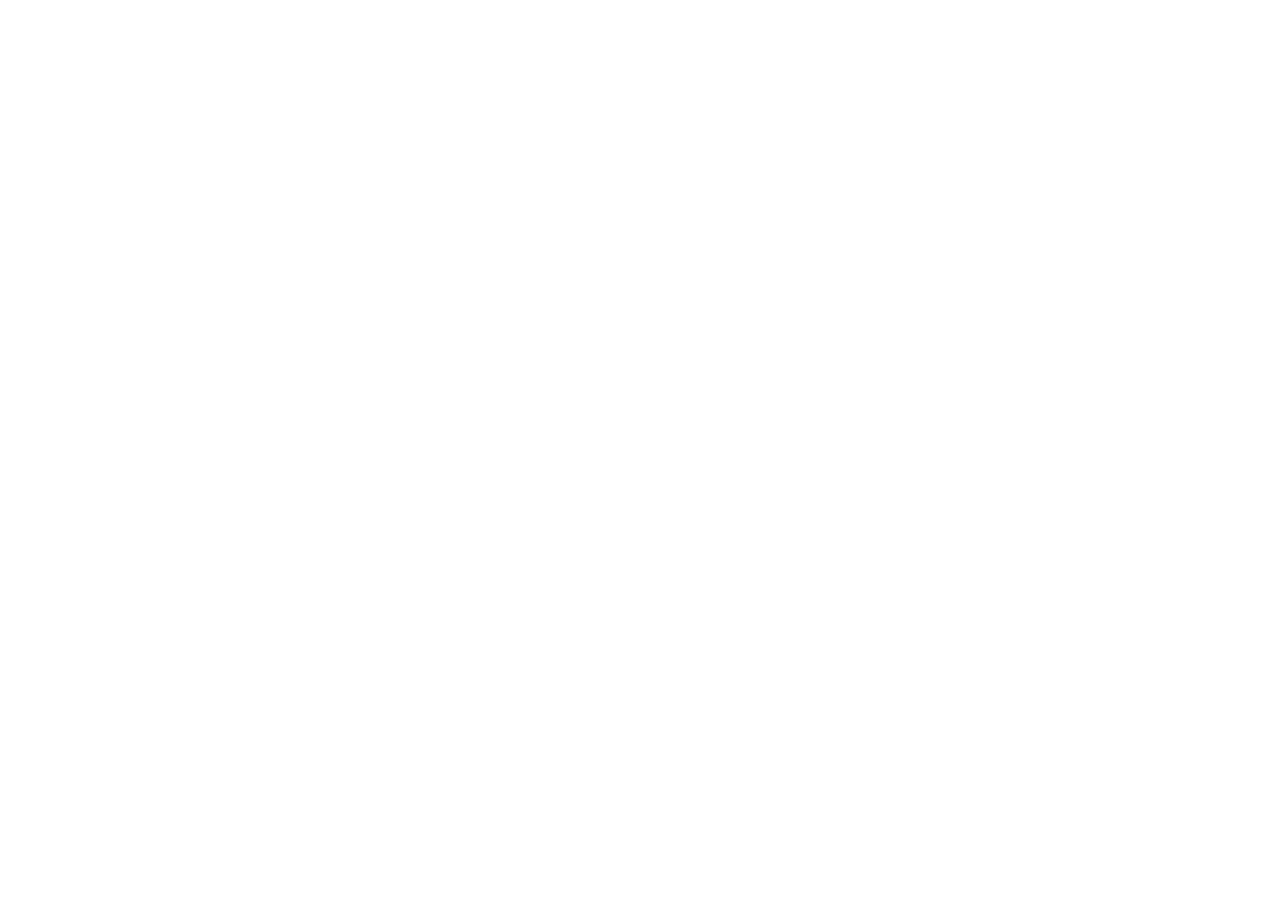
==== Day-1/index.html @ 5336b658 "Add files via upload" ====
<!DOCTYPE html>
<html lang="en">

<head>
    <meta charset="UTF-8">
    <meta http-equiv="X-UA-Compatible" content="IE=edge">
    <meta name="viewport" content="width=device-width, initial-scale=1.0">
	<link rel="stylesheet" href="style.css">
    <title>Day 1 - Card UI</title>
</head>

<body>
    <div class="main"></div>
</body>

</html>
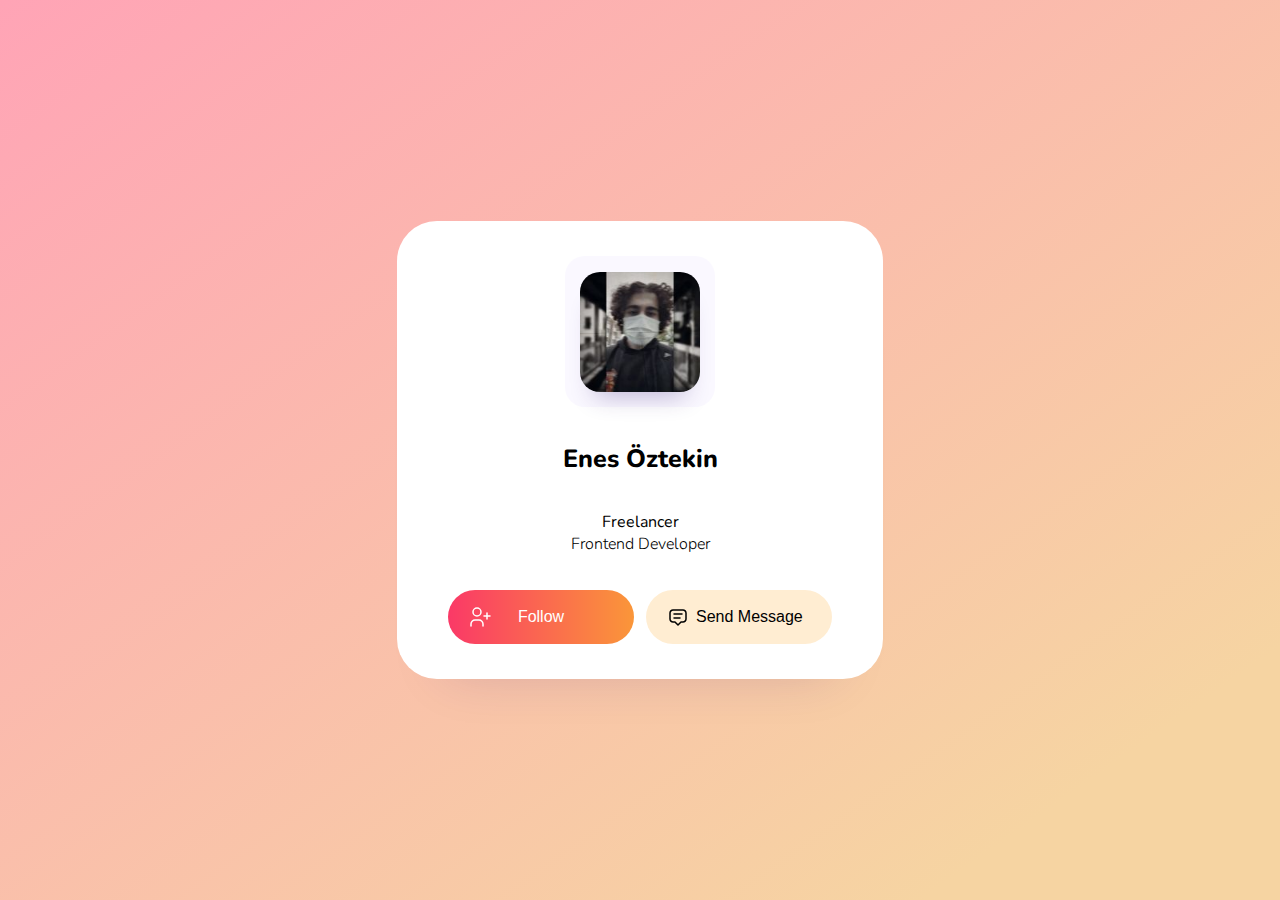
==== commit c064849f: "user profile ui" ====
--- a/Day-1/index.html
+++ b/Day-1/index.html
@@ -5,12 +5,26 @@
     <meta charset="UTF-8">
     <meta http-equiv="X-UA-Compatible" content="IE=edge">
     <meta name="viewport" content="width=device-width, initial-scale=1.0">
-	<link rel="stylesheet" href="style.css">
-    <title>Day 1 - Card UI</title>
+    <link rel="stylesheet" href="style.css">
+    <title>Day 1 - User Profile UI</title>
 </head>
 
 <body>
-    <div class="main"></div>
+    <div class="component">
+        <div class="profile-img">
+            <img src="./img/pp.jpg" alt="Profile Image">
+        </div>
+        <div class="fullname">Enes Öztekin</div>
+        <div class="title">
+            <p>
+                Freelancer <span>Frontend Developer</span>
+            </p>
+        </div>
+        <div class="buttons">
+            <button class="btn btn-follow">Follow</button>
+            <button class="btn btn-send-msg">Send Message</button>
+        </div>
+    </div>
 </body>
 
 </html>--- a/Day-1/style.css
+++ b/Day-1/style.css
@@ -0,0 +1,134 @@
+@import url("https://fonts.googleapis.com/css2?family=Nunito:wght@200;400;700;800&display=swap");
+
+*,
+*::after,
+*::before {
+  box-sizing: border-box;
+  margin: 0;
+  padding: 0;
+}
+
+body {
+  display: flex;
+  justify-content: center;
+  align-items: center;
+  height: 100vh;
+  background: linear-gradient(to bottom right, #ffa4b6, #f6d4a2 86%);
+  font-family: "Nunito", sans-serif;
+}
+
+.component {
+  display: flex;
+  flex-direction: column;
+  justify-content: space-evenly;
+  align-items: center;
+  width: 486px;
+  height: 458px;
+  background: white;
+  border-radius: 40px;
+  box-shadow: 0px 43px 50px -50px rgba(34, 0, 111, 0.17);
+}
+
+.component .profile-img {
+  display: flex;
+  justify-content: center;
+  align-items: center;
+  background: rgba(246, 242, 255, 0.5);
+  max-width: 151px;
+  min-height: 151px;
+  height: auto;
+  border-radius: 20px;
+}
+
+.component .profile-img img {
+  width: 80%;
+  border-radius: 20px;
+  box-shadow: 0px 19px 25px -15px rgba(59, 33, 119, 0.32);
+}
+
+.component .fullname {
+  font-size: 25px;
+  font-weight: 800;
+}
+
+.component .title {
+  font-size: 16px;
+  text-align: center;
+}
+
+.component .title span {
+  display: block;
+  font-weight: 300;
+}
+
+.component .buttons {
+  display: flex;
+  flex-direction: row;
+  flex-wrap: wrap;
+  justify-content: center;
+  align-items: center;
+  gap: 12px;
+  margin: 0 auto;
+}
+
+.component .btn {
+  position: relative;
+  width: 186px;
+  height: 54px;
+  border: none;
+  border-radius: 35px;
+  font-size: 16px;
+  padding-left: 50px;
+  text-align: start;
+  transition: all 300ms ease-in;
+  cursor: pointer;
+}
+
+.component .btn-follow {
+  background: linear-gradient(to right, #fa3967, #fa9639);
+  color: white;
+  padding-left: 0;
+  text-align: center;
+}
+
+.component .btn-follow:hover {
+  transform: scale(0.9);
+  background: linear-gradient(to left, #fa3967, #fa9639);
+}
+
+.component .btn-follow::after {
+  content: "";
+  background: url(img/follow.svg);
+  width: 24px;
+  height: 24px;
+  position: absolute;
+  top: 50%;
+  transform: translateY(-50%);
+  left: 20px;
+}
+
+.component .btn-send-msg {
+  background-color: #ffedd2;
+  color: black;
+}
+
+.component .btn-send-msg:hover {
+  transform: scale(0.9);
+}
+
+.component .btn-send-msg::after {
+  content: "";
+  background: url(img/msg.svg);
+  width: 24px;
+  height: 24px;
+  position: absolute;
+  top: 50%;
+  transform: translateY(-50%);
+  left: 20px;
+}
+
+@media (max-width: 537px) {
+  body {
+    padding: 0 20px;
+  }
+}
